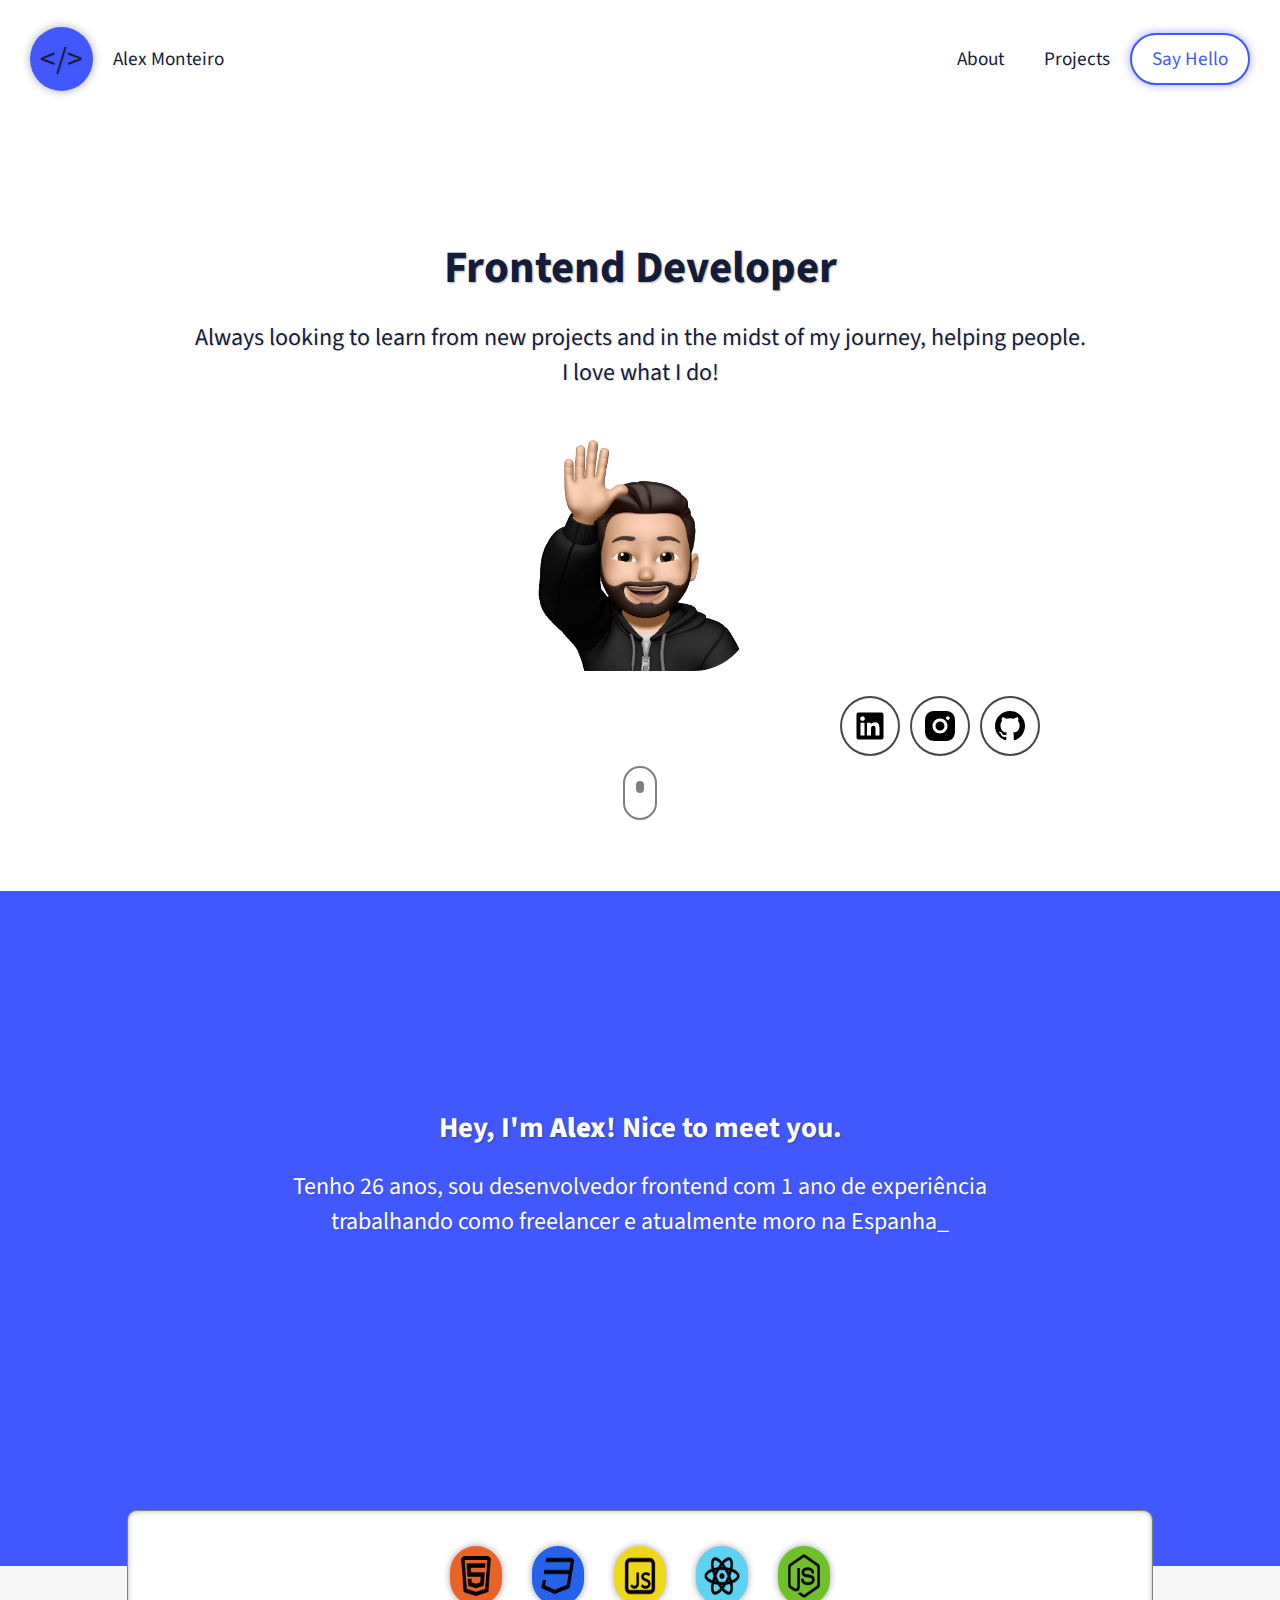
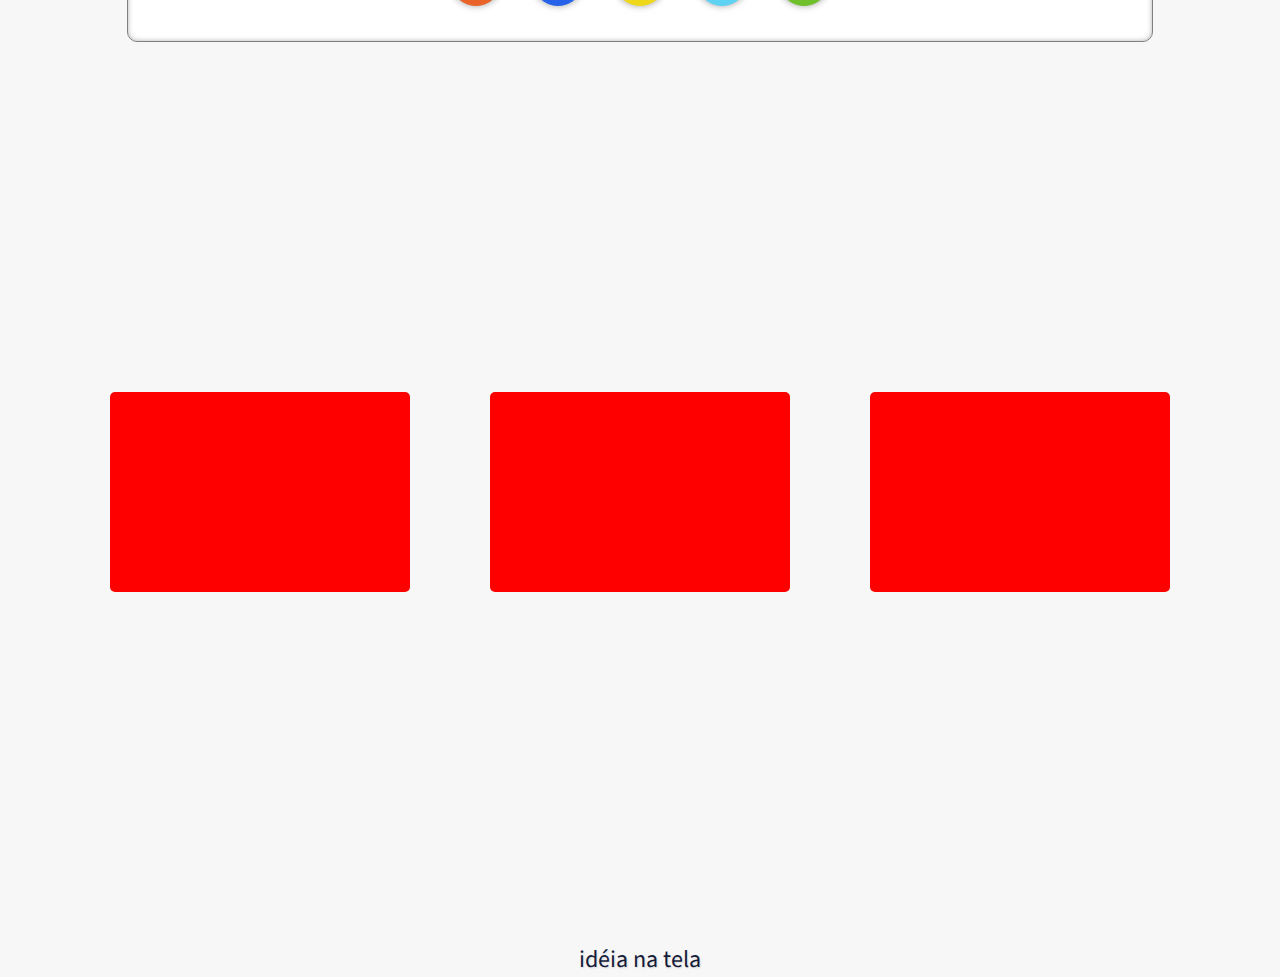
==== index.html @ 6bc6bdeb "arrumando icons redes sociais" ====
<!DOCTYPE html>
<html lang="pt-br">
<head>
    <meta charset="UTF-8">
    <meta name="viewport" content="width=device-width, initial-scale=1.0">
    <title>Portifolio | Alex Monteiro</title>
    <link rel="stylesheet" href="style.css">
</head>
<body>
    <header>
        <nav id="navbar">
            <div class="container-nav">
                <a style="font-size: 1.3em; background-color:#4357FF; text-decoration: none; border-radius: 100%;padding: 10px;box-shadow: 0px 0px 10px rgba(0, 0, 0, 0.336);" href="index.html"><p>&lt;/&gt;</p></a>
                <a class="nav-a" href="index.html">Alex Monteiro</a>
            </div>
            <div class="container-nav">
                <a class="nav-a" href="#">About</a>
                <a class="nav-a" href="#">Projects</a>
                <a id="calltoaction" class="nav-a" href="contact.html">Say Hello</a>
            </div>
        </nav>
    </header>
    <main>
        <div id="div1">
            <section id="id-base"><!--o que é isso?-->
                <div>
                    <h1>Frontend Developer</h1>
                    <p>Always looking to learn from new projects and in the midst of my journey, helping people.<br>I love what I do!</p>
                </div>
                <div id="redes-sociais-div">
                    <img id="avatar" src="imagens/E25BB1CC-809B-4CD1-8165-CE4454DF7813.jpeg" style="width: 225px; border-radius: 60px;" alt="avatar">
                    <div id="redes-sociais">
                        <div id="linkedin2">
                            <a href="#" target="_blank">
                                <div id="linkedin3"></div>
                            </a>
                        </div>
                        <div id="instagram2">
                            <a href="#" target="_blank">
                                <div id="instagram3"></div>
                            </a>
                        </div>
                        <div id="github2">
                            <a href="https://github.com/alexmonteirodev" target="_blank">
                                <div id="github3"></div>
                            </a>
                        </div>
                </div>
                <div id="mouseicon"></div>
                </div>
            </section>
        </div>
        <div id="div2">
            <section id="section-quemsou"><!--quem é o alex-->
                <h2 class="hbranco">Hey, I'm <strong>Alex</strong>! Nice to meet you.</h2>
                <p class="pbranco">Tenho 26 anos, sou desenvolvedor frontend com 1 ano de experiência trabalhando como freelancer e atualmente moro na Espanha_</p>
            </section>
        </div>
        <div id="div3">
            <section id="section-logos">
                <img class="logo" src="imagens/html5-line.png" alt="img.logo" style="background-color: #E96328; box-shadow: 0px 0px 7px rgba(0, 0, 0, 0.363); border: 1px solid #E96328;">
                <img class="logo" src="imagens/css3-line.png" alt="img.logo" style="background-color:#2662E9; box-shadow: 0px 0px 7px rgba(0, 0, 0, 0.363);border: 1px solid #2662E9;">
                <img class="logo" src="imagens/javascript-line.png" alt="img.logo" style="background-color: #EFD81A; box-shadow: 0px 0px 7px rgba(0, 0, 0, 0.363);border: 1px solid #EFD81A;">
                <img class="logo" src="imagens/reactjs-line.png" alt="img.logo" style="background-color: #5ED2F3; box-shadow: 0px 0px 7px rgba(0, 0, 0, 0.363);border: 1px solid #5ED2F3;">
                <img class="logo" src="imagens/nodejs-fill.png" alt="img.logo" style="background-color: #70C02B; box-shadow: 0px 0px 7px rgba(0, 0, 0, 0.363);border: 1px solid #70C02B;">
            </section>
        </div>
        <div id="div4"><!--projetos - carrosel-->
            <div class="projetos"></div>
            <div class="projetos"></div>
            <div class="projetos"></div>
        </div>
        <div></div><!--comentarios-->
    </main>
    <footer>
        <div><p>idéia na tela</p></div><!--lets do this-->
    </footer>
</body>
</html>
---- style.css ----
@charset "UTF-8";
@import url('https://fonts.googleapis.com/css2?family=Source+Sans+3:ital,wght@0,200..900;1,200..900&display=swap');

:root{
    --branco: #FFFFFF;
    --brancoescuro: #e4e1e143;
    --azulmarinho: #151C3A;
    --azul: #4258FF;
    --font1: "Source Sans 3", sans-serif;
}
*{
    margin: 0;
    padding: 0;
}
body{
    background-color: var(--brancoescuro);
    height: 100%;
}
h1{
    font-family: var(--font1);
    font-weight: bolder;
    font-size: 2.8em;
    color: var(--azulmarinho);
    text-align: center;
    margin: 20px;
    text-shadow: 1px 1px 2px rgba(0, 0, 0, 0.300);
}
h2{
    font-family: var(--font1);
    font-weight: bolder;
    font-size: 2em;
    color: var(--azulmarinho);
    text-align: center;
    margin: 20px;
    text-shadow: 1px 1px 2px rgba(0, 0, 0, 0.300);
}
.hbranco{
    font-family: var(--font1);
    font-weight: bolder;
    font-size: 1.8em;
    color: var(--branco);
    text-align: center;
    margin: 20px;
    text-shadow: 1px 1px 2px rgba(0, 0, 0, 0.3);
}
p{
    font-family: var(--font1);
    font-weight: normal;
    font-size: 1.5em;
    color: var(--azulmarinho);
    text-align: center;
    text-shadow: 1px 1px 2px rgba(0, 0, 0, 0.130);
}
.pbranco{
    font-family: var(--font1);
    font-weight: normal;
    font-size: 1.5em;
    color: var(--branco);
    text-align: center;
    text-shadow: 1px 1px 2px rgba(0, 0, 0, 0.130);
    width: 60vw;
}
#navbar{
    background-color: var(--branco);
    height: 13vh;
    width: 100vw;
}
.logo{
    width: 75px;
    border-radius: 10px;
}
.container-nav{
    display: flex;
    flex-direction: row;
    align-items: center;
    margin: 30px;
    
}
nav{
    background-color: var(--branco);
    height: 8vh;
    background-color: var(--branco);
    display: flex;
    flex-direction: row;
    justify-content: space-between;
    align-items: center;
}
.nav-a{
    font-family: var(--font1);
    font-weight: normal;
    font-size: 1.2em;
    text-decoration: none;
    color: var(--azulmarinho);
    padding: 20px;
}
.nav-a:hover{
    color: var(--azul);
    transition-delay: 50ms;
}
#nav-avatar{
    width: 50px
}
#calltoaction{
    background-color: var(--branco);
    border-radius: 35px;
    padding-top: 10px;
    padding-bottom: 10px;
    border: 2.5px solid var(--azul);
    box-shadow: 0px 0px 10px rgba(0, 8, 255, 0.364);
    color: var(--azul);
}
#calltoaction:hover{
    color: var(--branco);
    background-color: var(--azul);
    box-shadow: none;
}
#div1{
    height: 85vh;
    width: 100vw;
    background-color: var(--branco);
    padding-top: 1vh;
}
#id-base{
    display: flex;
    flex-direction: column;
    margin-top: 10vh;
    margin-bottom: 10vh;
}
#avatar{
    margin: auto;
}
#redes-sociais-div{
    display: flex;
    flex-direction: column;
    align-items: center;
    justify-content: center;
    padding: 50px;
}
#avatar{
    margin-bottom: 25px;
}
/*redes sociais*/
.redes-sociais{
    width: 30px;
    border-radius: 20px;
    margin-left: 10px;
    margin-right: 10px;
}
#redes-sociais{
    display: flex;
    flex-direction: row;
    align-items: center;
    margin-left: 50%


}
/*hover das redes sociais*/
#linkedin2:hover #linkedin3 {
    
    background: url(imagens/linkedin-box-fill\ \(1\).svg) no-repeat center center, var(--azul);
    border: 2.5px solid var(--azul);
    box-shadow: 0px 0px 40px rgba(0, 8, 255, 0.658);
}
#linkedin3{
    width: 36px;
    height: 36px;
    background: url(imagens/linkedin-black.svg) no-repeat center center;
    border-radius: 100%;
    border: 2px solid rgba(0, 0, 0, 0.72);
    padding: 10px;
}
#linkedin3:hover{
    background: url(imagens/linkedin-black.svg) no-repeat center center;
}


#instagram2:hover #instagram3 {
    background: url(imagens/instagram-fill.svg) no-repeat center center, var(--azul);
    border: 2.5px solid var(--azul);
    box-shadow: 0px 0px 40px rgba(0, 8, 255, 0.658);
    
}
#instagram3{
    width: 36px;
    height: 36px;    
    background: url(imagens/instagram-black.svg) no-repeat center center;
    border-radius: 100%;
    border: 2px solid rgba(0, 0, 0, 0.72);
    padding: 10px;
}
#instagram3:hover{
    background: url(imagens/github-black.svg) no-repeat center center;
    
}
#github2:hover #github3 {
    background: url(imagens/github-fill.svg) no-repeat center center, var(--azul);
    border: 2.5px solid var(--azul);
    box-shadow: 0px 0px 40px rgba(0, 8, 255, 0.658);
}
#github3{
    width: 36px;
    height: 36px;
    background: url(imagens/github-black.svg) no-repeat center center;
    border-radius: 100%;
    border: 2px solid rgba(0, 0, 0, 0.72);
    padding: 10px;
}
#github3:hover{
    background: url(imagens/github-36.png) no-repeat center center;
}
#linkedin2, #instagram2, #github2{
    margin-left: 10px;
}
/*redes sociais*/
#mouseicon{
    position: relative;
    width: 30px;
    height: 50px;
    border: 2px solid gray;
    border-radius: 50px;
    margin-top: 10px;
}
#mouseicon::after{
    position: absolute;
    top: 13.5px;
    width: 8px;
    height: 12px;
    content: '';
    background-color: gray;
    left: calc(50% - 4.5px);
    border-radius: 10px;
    animation: mouse 2.5s infinite;
}
@keyframes mouse{
    0%{
        opacity: 1;
        top: 5px;
    }
    100%{
        opacity: 0;
        top: 20px;
    }
}
/*
#separador{ *diagonal separator
    width: 0;
    height: 0;
    border-right: 99vw solid transparent;
    border-bottom: 3vw solid var(--azul);
    margin-top: -3vw;
}
*/

#div2{
    background-color: var(--azul);
    height: 75vh;
    display: flex;
    justify-content: center;
    align-items: center;
}
#section-quemsou{
    background-color: var(--azul);
    border-radius: 10px;
    color: var(--branco);
    margin-bottom: 130px;
}
.logo{
    width: 40px;
    border-radius: 40px;
    padding: 5px;
    margin: 15px;
}
#section-logos{
    display: flex;
    flex-direction: row;
    justify-content: center;
    border: 1.5px solid gray;
    box-shadow: 0px 0px 5px rgba(0, 0, 0, 0.317) inset;
}
.div3{
    height: 20vh;
 
}
#section-logos{
    background-color: var(--branco);
    width: 80vw;
    height: 10vh;
    border-radius: 10px;
    margin: auto;
    padding-bottom: 20px;
    padding-top: 20px;
    margin-top: -3.5rem; 
}
.div3{
    height: 100vh;
    width: 100vw;
    background-color: red;
}
#div4{
    height: 100vh;
    display: flex;
    flex-direction: row;
    gap: 80px;
    justify-content: center;
    align-items: center;

}
.projetos{
    width: 300px;
    height: 200px;
    background-color: red;
    border-radius: 5px;
}
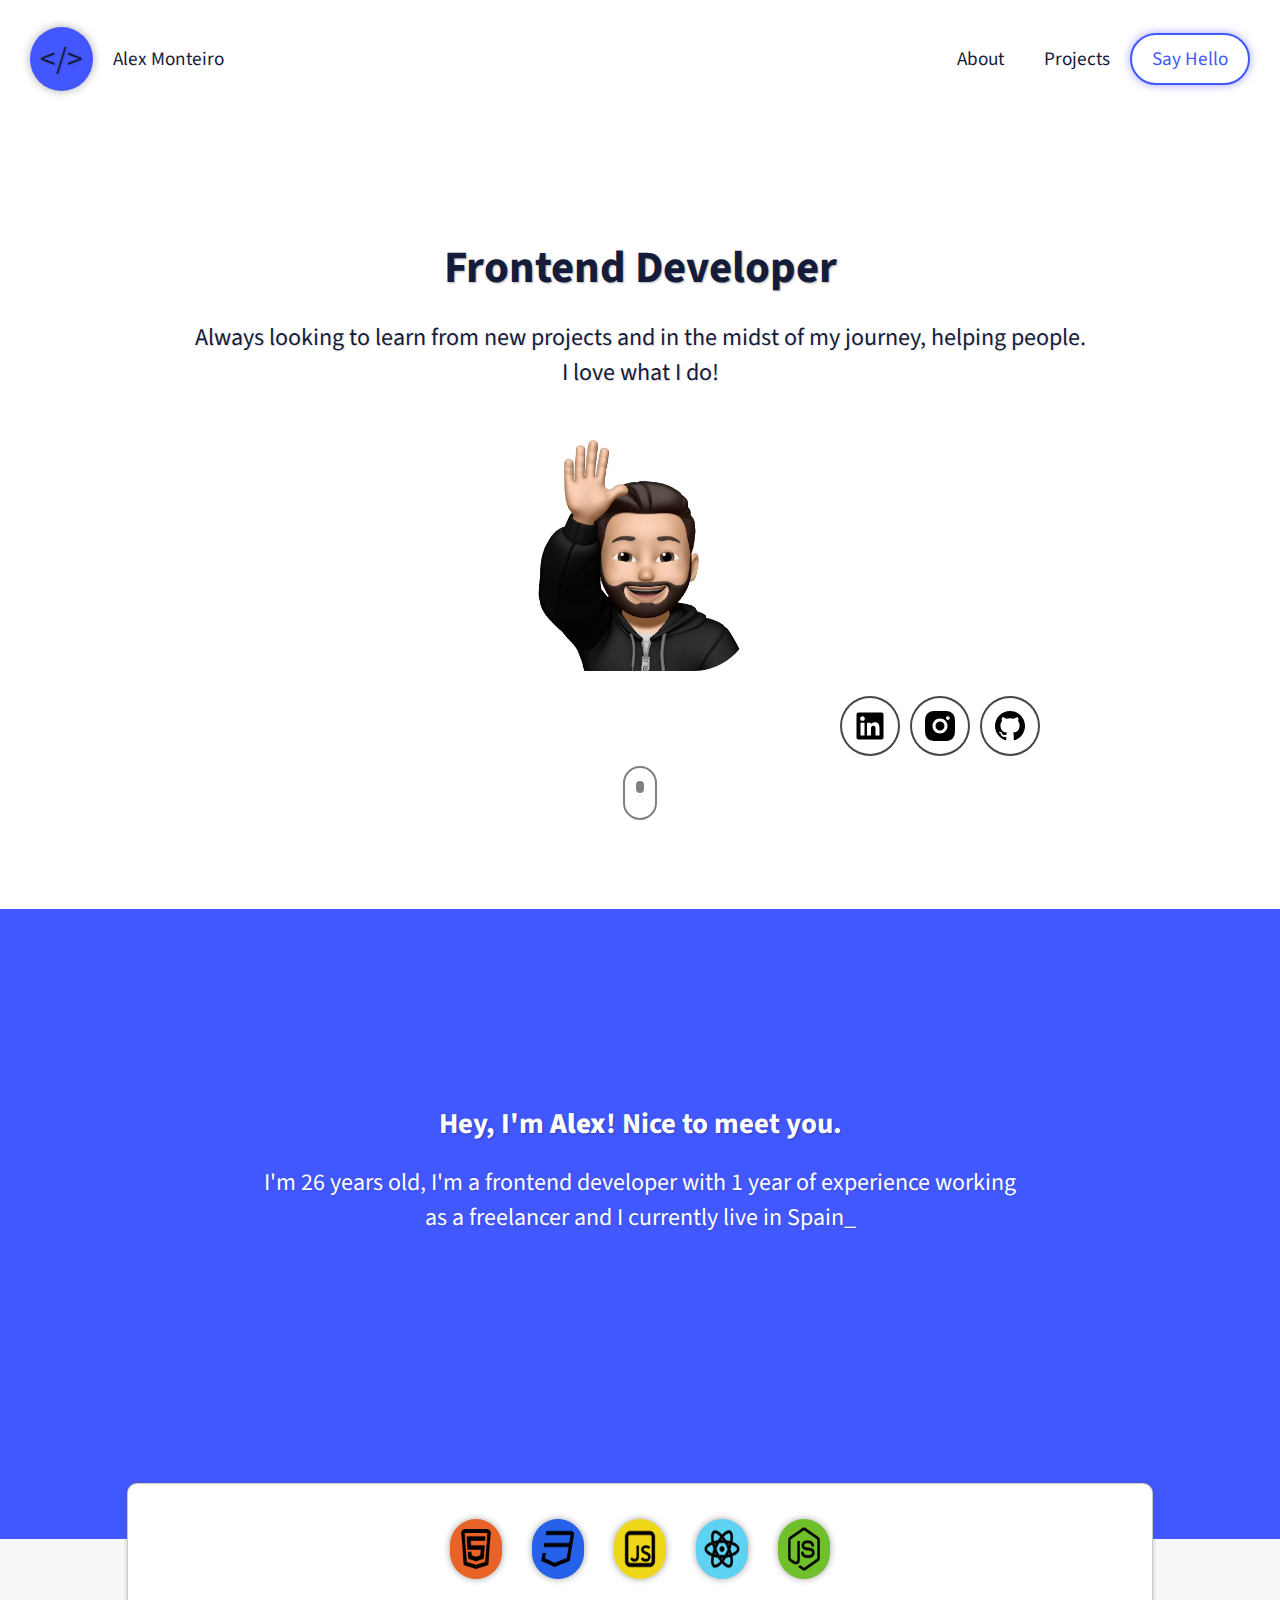
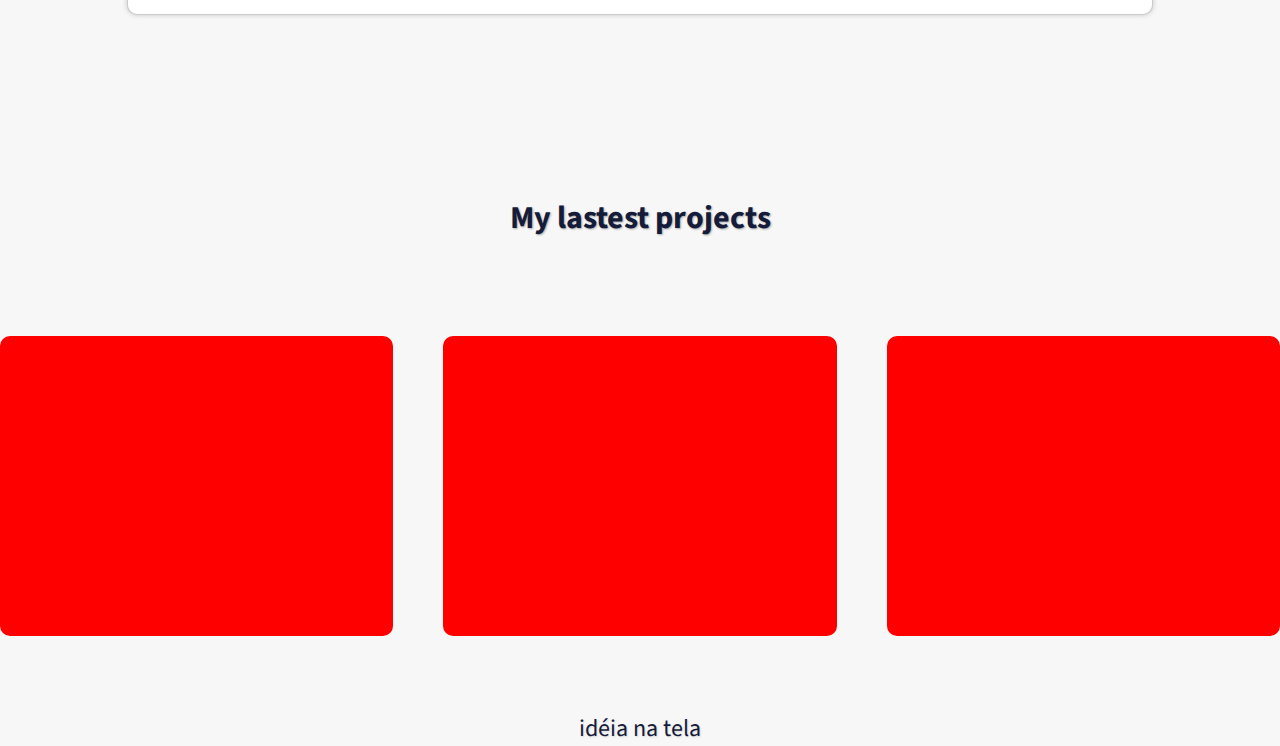
==== commit f8814c0a: "atualizando portifolio aba projetos" ====
--- a/index.html
+++ b/index.html
@@ -53,7 +53,7 @@
         <div id="div2">
             <section id="section-quemsou"><!--quem é o alex-->
                 <h2 class="hbranco">Hey, I'm <strong>Alex</strong>! Nice to meet you.</h2>
-                <p class="pbranco">Tenho 26 anos, sou desenvolvedor frontend com 1 ano de experiência trabalhando como freelancer e atualmente moro na Espanha_</p>
+                <p class="pbranco">I'm 26 years old, I'm a frontend developer with 1 year of experience working as a freelancer and I currently live in Spain_</p>
             </section>
         </div>
         <div id="div3">
@@ -65,15 +65,20 @@
                 <img class="logo" src="imagens/nodejs-fill.png" alt="img.logo" style="background-color: #70C02B; box-shadow: 0px 0px 7px rgba(0, 0, 0, 0.363);border: 1px solid #70C02B;">
             </section>
         </div>
+        <div id="projectsp"><h2>My lastest projects</h2></div>
         <div id="div4"><!--projetos - carrosel-->
-            <div class="projetos"></div>
-            <div class="projetos"></div>
-            <div class="projetos"></div>
+            <div class="projetos"><p class="conteudoprojetos">Lorem ipsum dolor sit amet consectetur adipisicing elit. Tempore ipsa cumque tempora, laboriosam porro obcaecati perspiciatis!</p>
+            <a class="conteudoprojetosl" href="#">Visit Website <img src="imagens/external-link-fill (1).svg" alt=""></a></div>
+            <div class="projetos"><p class="conteudoprojetos">Lorem ipsum dolor sit amet consectetur adipisicing elit. Tempore ipsa cumque tempora, laboriosam porro obcaecati perspiciatis!</p>
+            <a class="conteudoprojetosl" href="#">Visit Website <img src="imagens/external-link-fill (1).svg" alt=""></a></div>
+            <div class="projetos"><p class="conteudoprojetos">Lorem ipsum dolor sit amet consectetur adipisicing elit. Tempore ipsa cumque tempora, laboriosam porro obcaecati perspiciatis!</p>
+            <a class="conteudoprojetosl" href="#">Visit Website <img src="imagens/external-link-fill (1).svg" alt=""></a></div>
         </div>
         <div></div><!--comentarios-->
     </main>
     <footer>
         <div><p>idéia na tela</p></div><!--lets do this-->
     </footer>
+    <script src="scrip.js"></script>
 </body>
 </html>--- a/style.css
+++ b/style.css
@@ -16,6 +16,19 @@
     background-color: var(--brancoescuro);
     height: 100%;
 }
+@media(max-width: 600px){
+    #div4{
+        height: 50vh;
+        display: flex;
+        flex-direction: column;
+        gap: 50px;
+        justify-content: center;
+       
+    }
+    #mouseicon{
+       display: none;
+    }
+}
 h1{
     font-family: var(--font1);
     font-weight: bolder;
@@ -73,7 +86,8 @@
     display: flex;
     flex-direction: row;
     align-items: center;
-    margin: 30px;
+    padding-right: 30px;
+    padding-left: 30px;
     
 }
 nav{
@@ -115,7 +129,7 @@
     box-shadow: none;
 }
 #div1{
-    height: 85vh;
+    height: 87vh;
     width: 100vw;
     background-color: var(--branco);
     padding-top: 1vh;
@@ -172,8 +186,6 @@
 #linkedin3:hover{
     background: url(imagens/linkedin-black.svg) no-repeat center center;
 }
-
-
 #instagram2:hover #instagram3 {
     background: url(imagens/instagram-fill.svg) no-repeat center center, var(--azul);
     border: 2.5px solid var(--azul);
@@ -253,7 +265,7 @@
 
 #div2{
     background-color: var(--azul);
-    height: 75vh;
+    height: 70vh;
     display: flex;
     justify-content: center;
     align-items: center;
@@ -270,18 +282,16 @@
     padding: 5px;
     margin: 15px;
 }
-#section-logos{
-    display: flex;
-    flex-direction: row;
-    justify-content: center;
-    border: 1.5px solid gray;
-    box-shadow: 0px 0px 5px rgba(0, 0, 0, 0.317) inset;
-}
 .div3{
     height: 20vh;
  
 }
 #section-logos{
+    display: flex;
+    flex-direction: row;
+    justify-content: center;
+    border: 1px solid rgba(128, 128, 128, 0.412);
+    box-shadow: 0px 0px 5px rgba(92, 92, 92, 0.317) ;
     background-color: var(--branco);
     width: 80vw;
     height: 10vh;
@@ -296,34 +306,79 @@
     width: 100vw;
     background-color: red;
 }
-#div4{
-    height: 100vh;
-    display: flex;
-    flex-direction: row;
-    gap: 80px;
-    justify-content: center;
-    align-items: center;
-
-}
-.projetos{
-    width: 300px;
-    height: 200px;
+#projectsp{
+    margin-top: 20vh;
+}
+#div4 {
+    height: 50vh;
+    display: flex;
+    flex-direction: row;
+    gap: 50px;
+    justify-content: center;
+    align-items: center;
+}
+
+.projetos {
+    width: 400px;
+    height: 300px;
     background-color: red;
-    border-radius: 5px;
-}
-
-
-
-
-
-
-
-
-
-
-
-
-
-
-
-
+    border-radius: 10px;
+    display: flex;
+    flex-direction: column;
+    align-items: center;
+    justify-content: center;
+    position: relative; /* Necessário para o posicionamento absoluto dos elementos internos */
+    overflow: hidden; /* Para garantir que elementos internos não saiam da área */
+    transition: background-color 0.3s ease; /* Transição suave para a cor de fundo */
+}
+
+.conteudoprojetos {
+    color: var(--branco);
+    margin: auto;
+    padding: 10px;
+    opacity: 0; /* Escondido por padrão */
+    transition: opacity 0.3s ease; /* Transição suave para o aparecimento */
+}
+
+.conteudoprojetosl {
+    background-color: var(--azulmarinho);
+    border-radius: 35px;
+    padding: 10px;
+    border: 2.5px solid var(--azul);
+    box-shadow: 0px 0px 10px rgba(0, 8, 255, 0.364);
+    color: var(--branco);
+    text-decoration: none;
+    margin-bottom: 40px;
+    font-family: var(--font1);
+    display: flex;
+    align-items: center;
+    gap: 5px;
+    opacity: 0; /* Escondido por padrão */
+    transition: opacity 0.3s ease; /* Transição suave para o aparecimento */
+}
+
+.projetos:hover {
+    background-color: var(--azulmarinho); /* Cor de fundo quando em hover */
+}
+
+.projetos:hover .conteudoprojetos,
+.projetos:hover .conteudoprojetosl {
+    opacity: 1; /* Torna visível quando .projetos é "hovered" */
+}
+
+.conteudoprojetosl:hover {
+    color: var(--branco);
+    background-color: var(--azul);
+    box-shadow: none;
+}
+
+
+
+
+
+
+
+
+
+
+
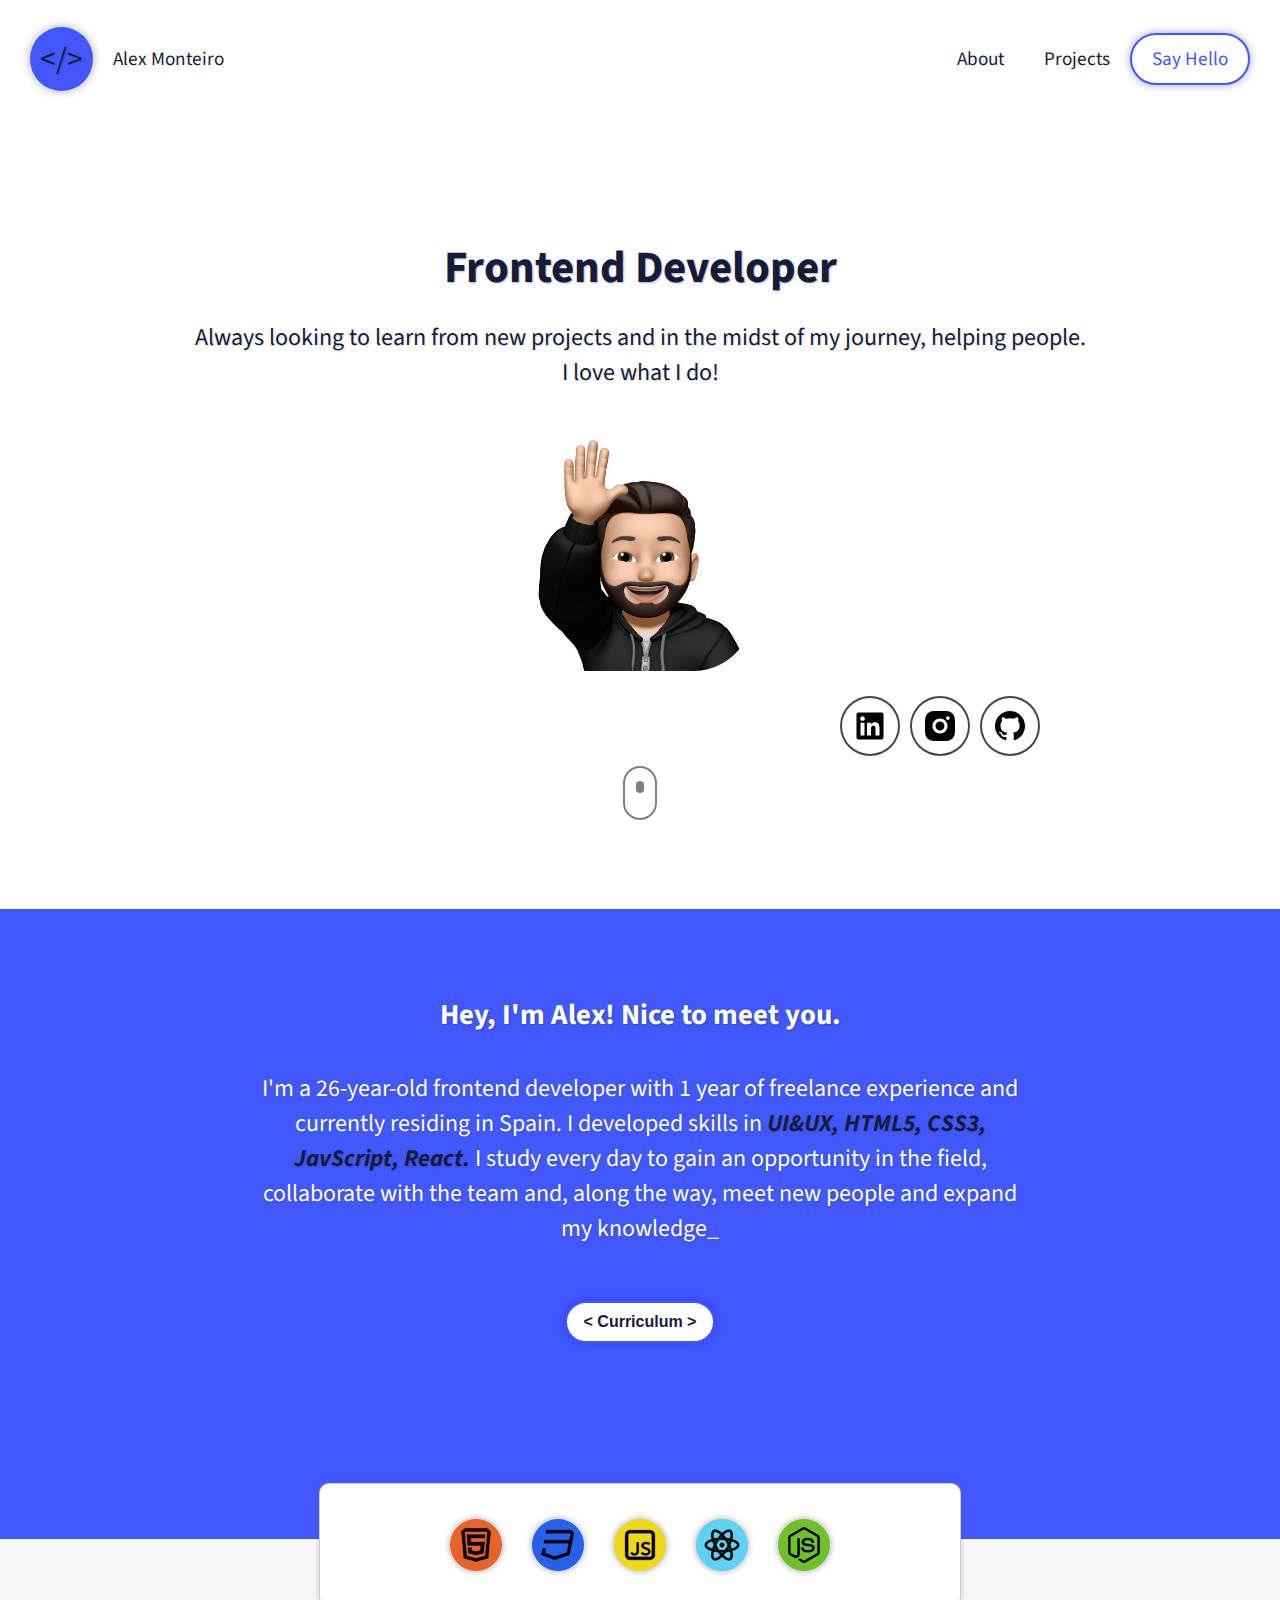
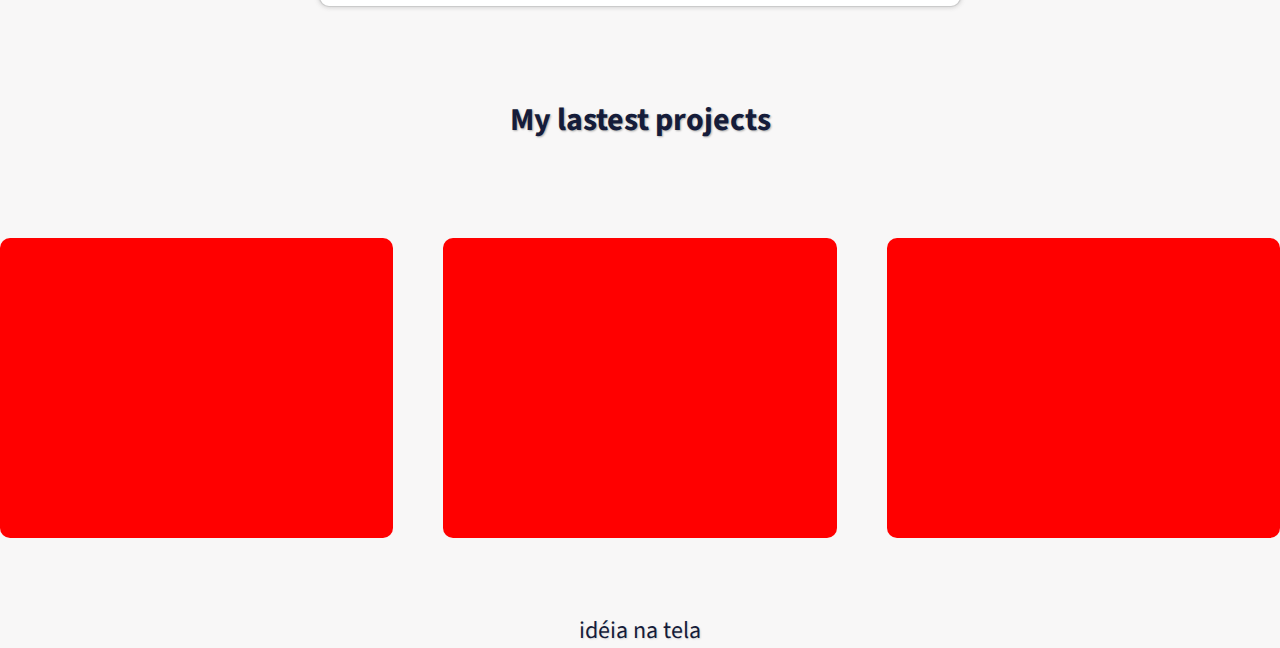
==== commit 30b2079a: "atualizando elementos" ====
--- a/index.html
+++ b/index.html
@@ -14,8 +14,8 @@
                 <a class="nav-a" href="index.html">Alex Monteiro</a>
             </div>
             <div class="container-nav">
-                <a class="nav-a" href="#">About</a>
-                <a class="nav-a" href="#">Projects</a>
+                <a class="nav-a" href="#div2">About</a>
+                <a class="nav-a" href="#div4">Projects</a>
                 <a id="calltoaction" class="nav-a" href="contact.html">Say Hello</a>
             </div>
         </nav>
@@ -52,8 +52,9 @@
         </div>
         <div id="div2">
             <section id="section-quemsou"><!--quem é o alex-->
-                <h2 class="hbranco">Hey, I'm <strong>Alex</strong>! Nice to meet you.</h2>
-                <p class="pbranco">I'm 26 years old, I'm a frontend developer with 1 year of experience working as a freelancer and I currently live in Spain_</p>
+                <h2 class="hbranco">Hey, I'm Alex! Nice to meet you.</h2>
+                <p class="pbranco">I'm a 26-year-old frontend developer with 1 year of freelance experience and currently residing in Spain. I developed skills in <strong>UI&UX, HTML5, CSS3, JavScript, React.</strong> I study every day to gain an opportunity in the field, collaborate with the team and, along the way, meet new people and expand my knowledge_</p>
+                <button id="curriculo-button">< Curriculum ><a href="#"></a></button>
             </section>
         </div>
         <div id="div3">
--- a/style.css
+++ b/style.css
@@ -275,6 +275,10 @@
     border-radius: 10px;
     color: var(--branco);
     margin-bottom: 130px;
+    display: flex;
+    flex-direction: column;
+    align-items: center;
+    gap: 15px;
 }
 .logo{
     width: 40px;
@@ -282,10 +286,7 @@
     padding: 5px;
     margin: 15px;
 }
-.div3{
-    height: 20vh;
- 
-}
+
 #section-logos{
     display: flex;
     flex-direction: row;
@@ -293,21 +294,45 @@
     border: 1px solid rgba(128, 128, 128, 0.412);
     box-shadow: 0px 0px 5px rgba(92, 92, 92, 0.317) ;
     background-color: var(--branco);
-    width: 80vw;
-    height: 10vh;
+    width: 50vw;
     border-radius: 10px;
     margin: auto;
     padding-bottom: 20px;
     padding-top: 20px;
     margin-top: -3.5rem; 
 }
+strong{
+    font-style: italic;
+    color: var(--azulmarinho);
+}
+#curriculo-button{
+    background-color: var(--branco);
+    border-radius: 35px;
+    padding-top: 10px;
+    padding-bottom: 10px;
+    border: 2.5px solid var(--azul);
+    box-shadow: 0px 0px 10px rgba(0, 8, 255, 0.364);
+    color: var(--azulmarinho);
+    width: 150px;
+    cursor: pointer;
+    font-weight: bold;
+    font-size: 1rem;
+    margin-top: 40px;
+    
+}
+#curriculo-button:hover{
+    color: var(--branco);
+    background-color: var(--azulmarinho);
+    box-shadow: none;
+    font-style: italic;
+}
 .div3{
     height: 100vh;
     width: 100vw;
     background-color: red;
 }
 #projectsp{
-    margin-top: 20vh;
+    margin-top: 10vh;
 }
 #div4 {
     height: 50vh;
@@ -359,6 +384,7 @@
 
 .projetos:hover {
     background-color: var(--azulmarinho); /* Cor de fundo quando em hover */
+    box-shadow: 0px 0px 40px var(--azulmarinho);
 }
 
 .projetos:hover .conteudoprojetos,
@@ -371,14 +397,60 @@
     background-color: var(--azul);
     box-shadow: none;
 }
-
-
-
-
-
-
-
-
-
-
-
+/*pagina de contato*/
+
+#sectioncontact{
+    display: flex;
+    flex-direction: column;
+    justify-content: center;
+    align-items: center;
+    align-content: center;
+    gap: 80px;
+    background-color: var(--branco);
+    gap: 60px;
+    height: 87vh;
+}
+.divcontact{
+    height: 50px;
+    width: 300px;
+    font-weight: normal;
+    font-size: 1.2em;
+    text-align: center;
+    color: var(--azulmarinho);
+}
+#submit{
+    background-color: var(--branco);
+    border-radius: 35px;
+    padding-top: 10px;
+    padding-bottom: 10px;
+    border: 2.5px solid var(--azul);
+    box-shadow: 0px 0px 10px rgba(0, 8, 255, 0.364);
+    color: var(--azul);
+    width: 150px;
+    height: 60px;
+}
+#submit:hover{
+    color: var(--branco);
+    background-color: var(--azul);
+    box-shadow: none;
+}
+.gap{
+    display: flex;
+    gap: 40px;
+}
+.inputname{
+    display: flex;
+    flex-direction: column;
+    gap: 5px;
+}
+#textarea{
+    resize: vertical;
+    width: 100%;
+}
+
+
+
+
+
+
+
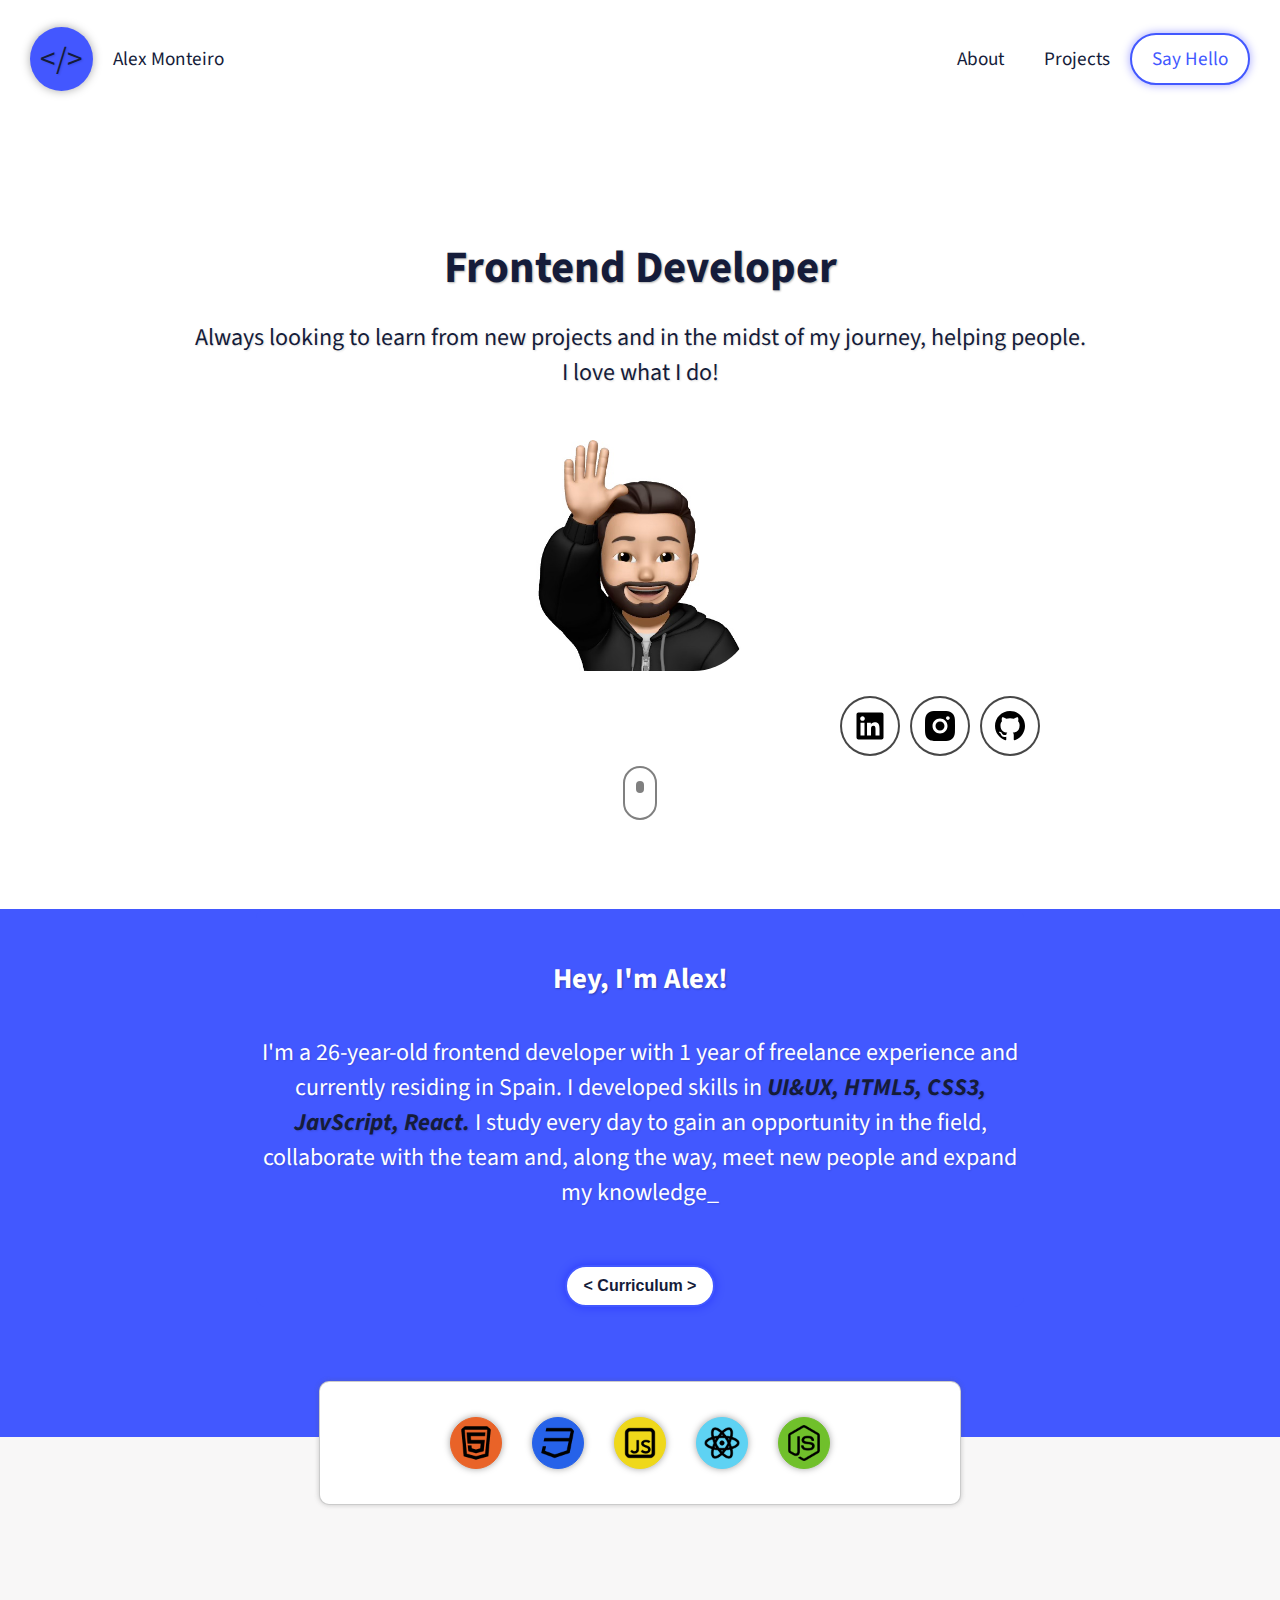
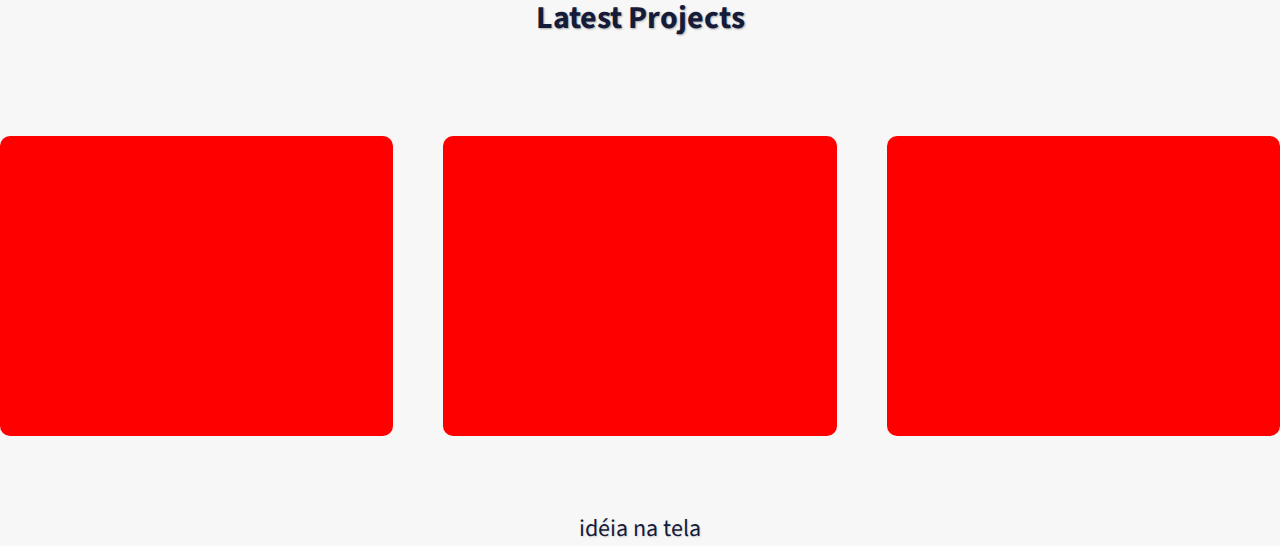
==== commit 59b79732: "melhorando portifolio" ====
--- a/index.html
+++ b/index.html
@@ -52,7 +52,7 @@
         </div>
         <div id="div2">
             <section id="section-quemsou"><!--quem é o alex-->
-                <h2 class="hbranco">Hey, I'm Alex! Nice to meet you.</h2>
+                <h2 class="hbranco">Hey, I'm Alex!</h2>
                 <p class="pbranco">I'm a 26-year-old frontend developer with 1 year of freelance experience and currently residing in Spain. I developed skills in <strong>UI&UX, HTML5, CSS3, JavScript, React.</strong> I study every day to gain an opportunity in the field, collaborate with the team and, along the way, meet new people and expand my knowledge_</p>
                 <button id="curriculo-button">< Curriculum ><a href="#"></a></button>
             </section>
@@ -66,7 +66,7 @@
                 <img class="logo" src="imagens/nodejs-fill.png" alt="img.logo" style="background-color: #70C02B; box-shadow: 0px 0px 7px rgba(0, 0, 0, 0.363);border: 1px solid #70C02B;">
             </section>
         </div>
-        <div id="projectsp"><h2>My lastest projects</h2></div>
+        <div id="projectsp"><h2>Latest Projects</h2></div>
         <div id="div4"><!--projetos - carrosel-->
             <div class="projetos"><p class="conteudoprojetos">Lorem ipsum dolor sit amet consectetur adipisicing elit. Tempore ipsa cumque tempora, laboriosam porro obcaecati perspiciatis!</p>
             <a class="conteudoprojetosl" href="#">Visit Website <img src="imagens/external-link-fill (1).svg" alt=""></a></div>
--- a/style.css
+++ b/style.css
@@ -55,6 +55,7 @@
     text-align: center;
     margin: 20px;
     text-shadow: 1px 1px 2px rgba(0, 0, 0, 0.3);
+    margin-top: 50px;
 }
 p{
     font-family: var(--font1);
@@ -265,7 +266,6 @@
 
 #div2{
     background-color: var(--azul);
-    height: 70vh;
     display: flex;
     justify-content: center;
     align-items: center;
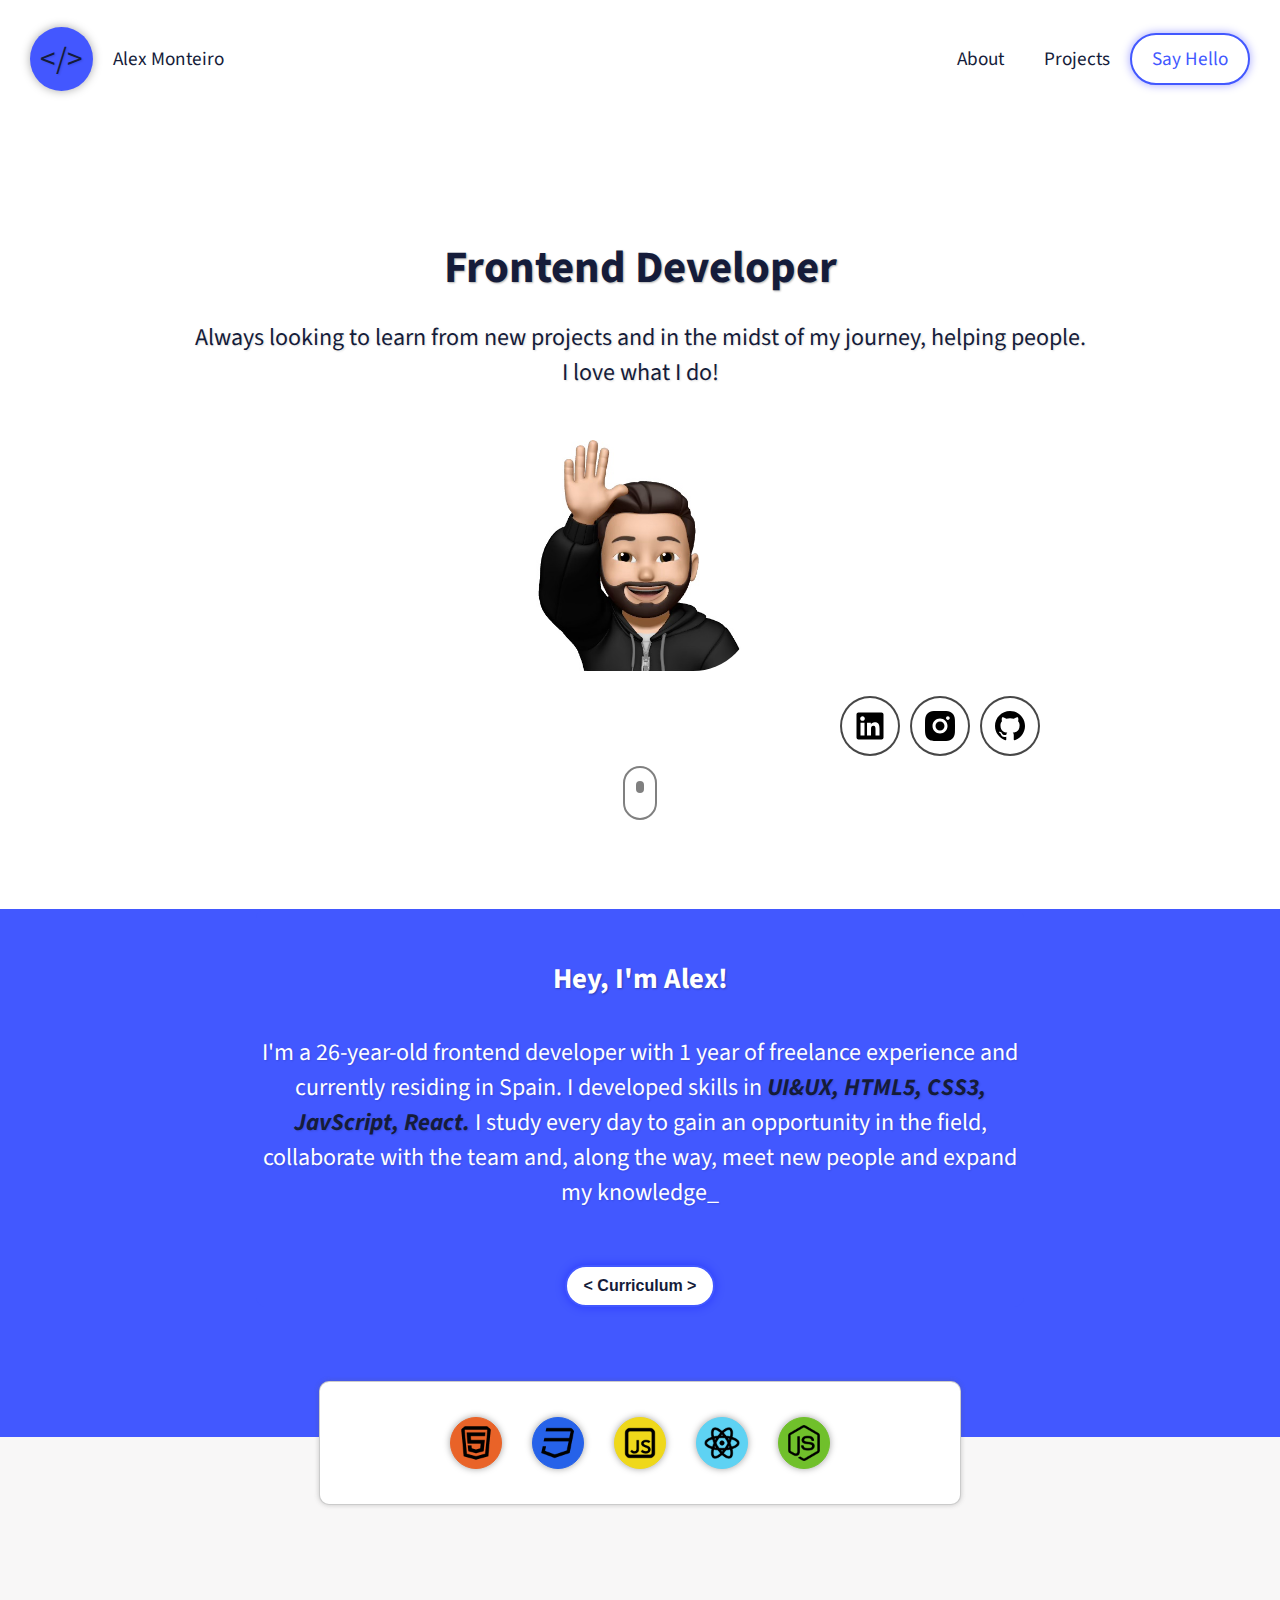
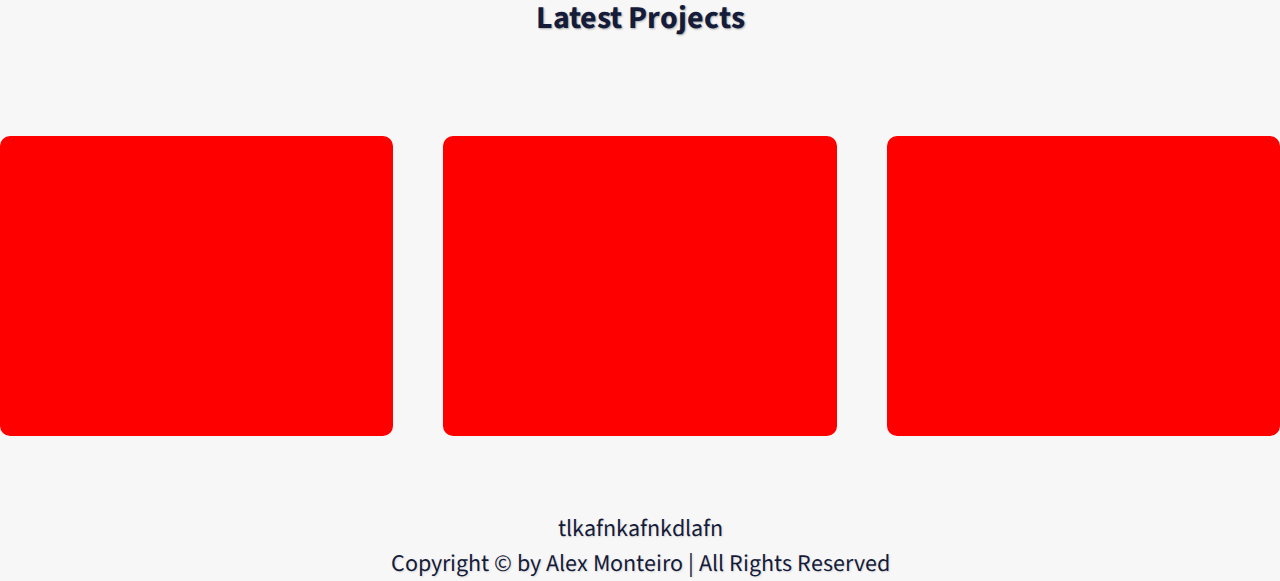
==== commit 7438e96f: "Update index.html" ====
--- a/index.html
+++ b/index.html
@@ -75,10 +75,12 @@
             <div class="projetos"><p class="conteudoprojetos">Lorem ipsum dolor sit amet consectetur adipisicing elit. Tempore ipsa cumque tempora, laboriosam porro obcaecati perspiciatis!</p>
             <a class="conteudoprojetosl" href="#">Visit Website <img src="imagens/external-link-fill (1).svg" alt=""></a></div>
         </div>
-        <div></div><!--comentarios-->
+        <div>
+            <p>tlkafnkafnkdlafn</p>
+        </div><!--comentarios-->
     </main>
     <footer>
-        <div><p>idéia na tela</p></div><!--lets do this-->
+        <div><p>Copyright © by Alex Monteiro | All Rights Reserved</p></div>
     </footer>
     <script src="scrip.js"></script>
 </body>
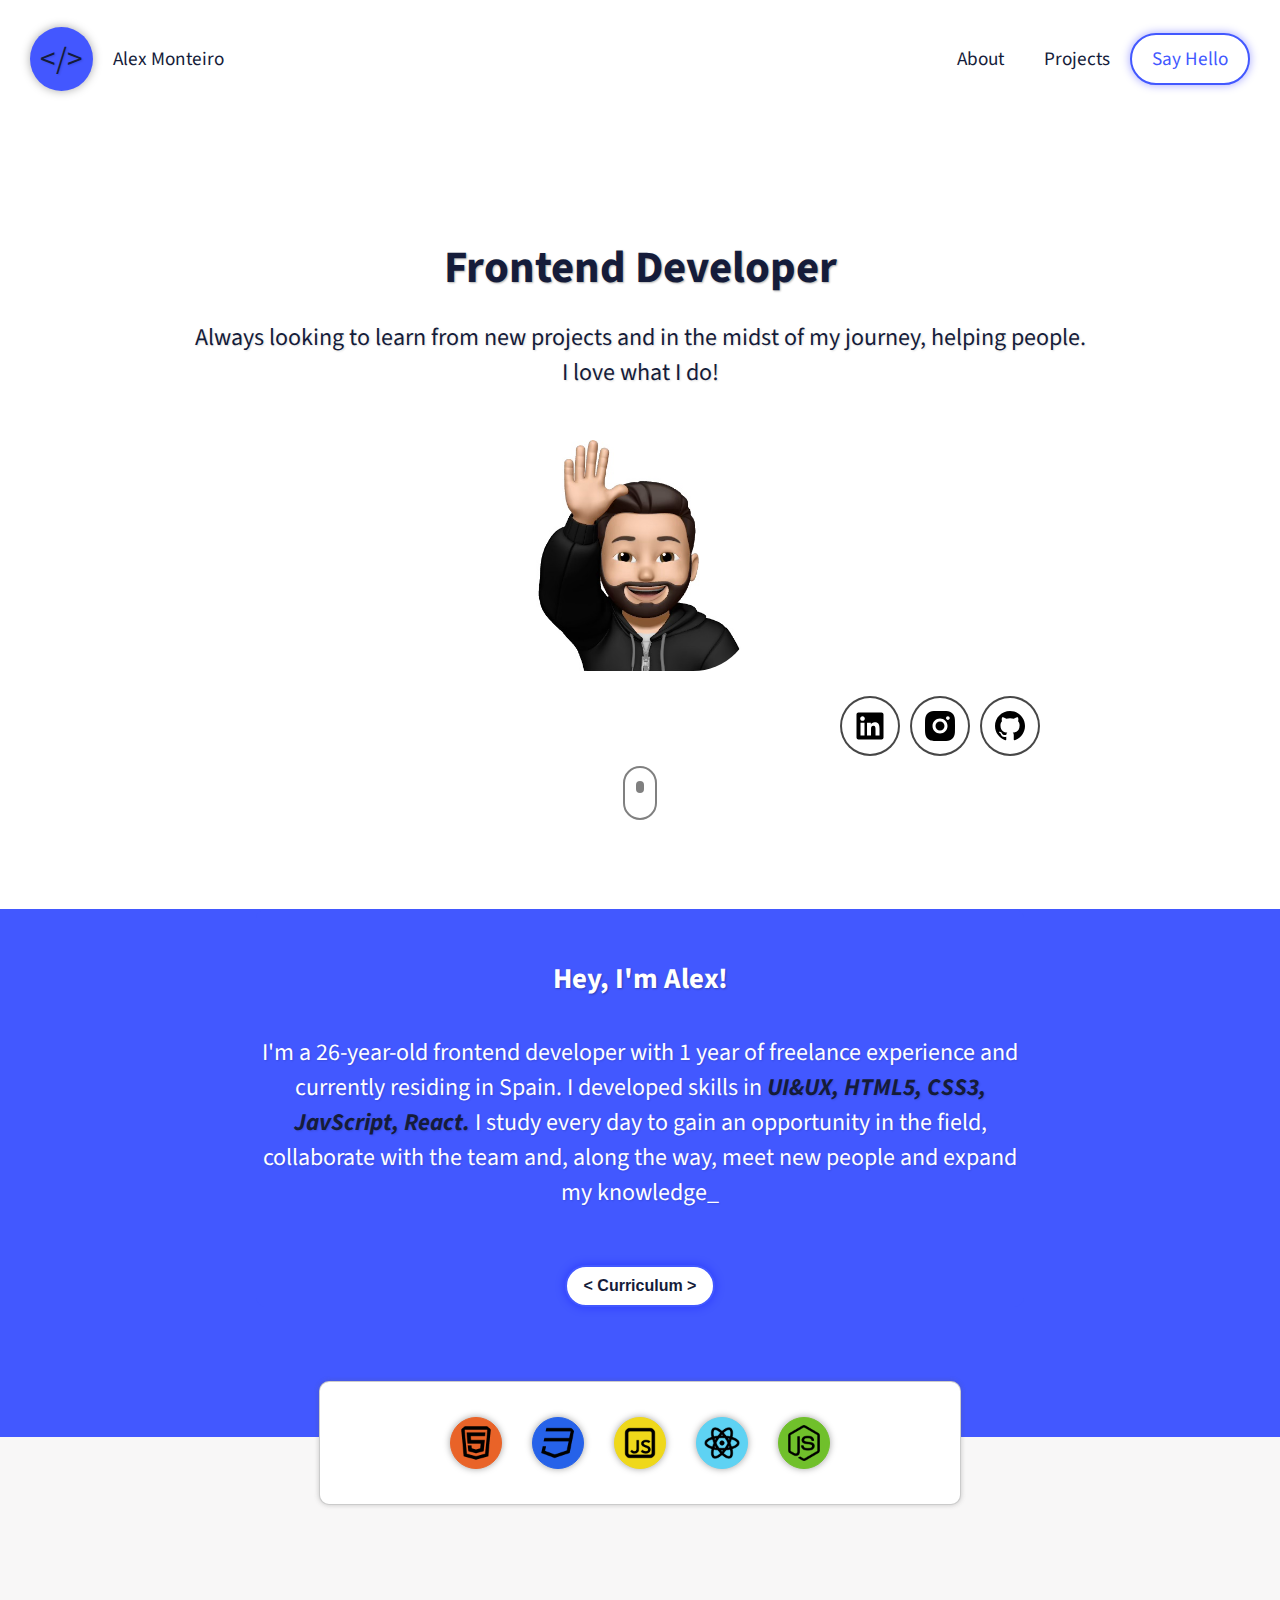
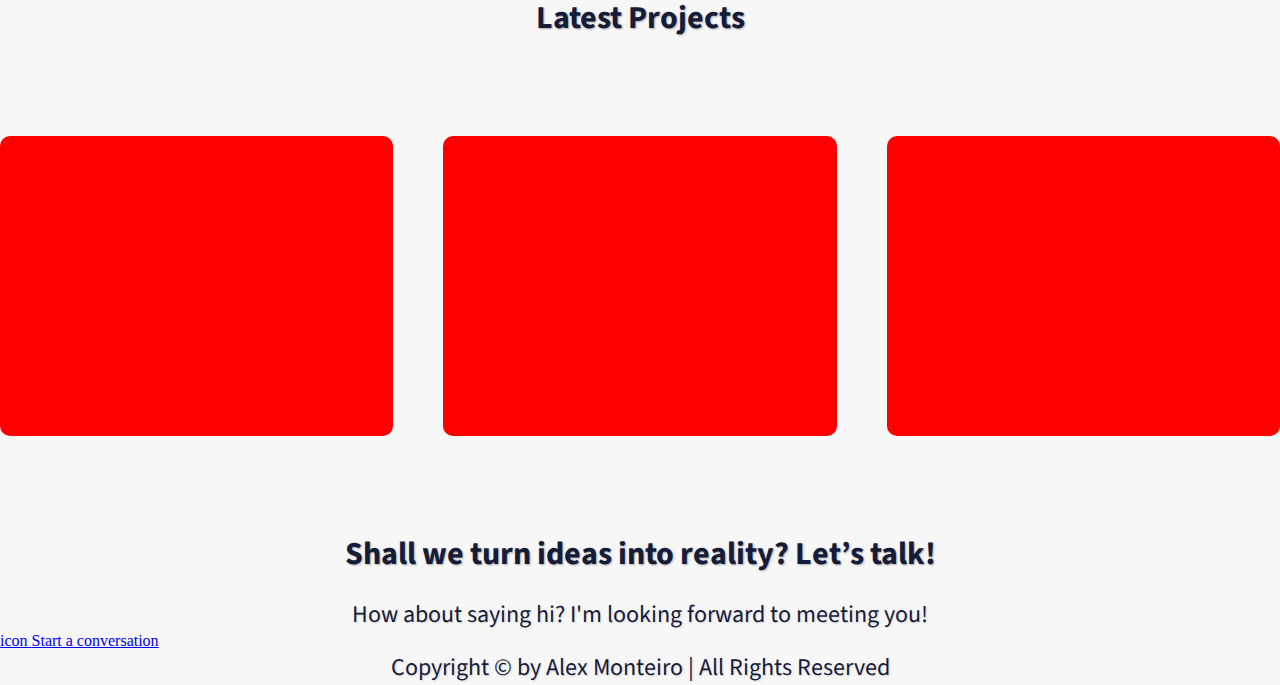
==== commit 827a5349: "Update index.html" ====
--- a/index.html
+++ b/index.html
@@ -31,7 +31,7 @@
                     <img id="avatar" src="imagens/E25BB1CC-809B-4CD1-8165-CE4454DF7813.jpeg" style="width: 225px; border-radius: 60px;" alt="avatar">
                     <div id="redes-sociais">
                         <div id="linkedin2">
-                            <a href="#" target="_blank">
+                            <a href="http://linkedin.com/in/alex-monteiro-630549315" target="_blank">
                                 <div id="linkedin3"></div>
                             </a>
                         </div>
@@ -76,7 +76,14 @@
             <a class="conteudoprojetosl" href="#">Visit Website <img src="imagens/external-link-fill (1).svg" alt=""></a></div>
         </div>
         <div>
-            <p>tlkafnkafnkdlafn</p>
+            <div>
+                <h2>Shall we turn ideas into reality? Let’s talk!</h2>
+                <p>How about saying hi? I'm looking forward to meeting you!</p>
+                <a href="#">
+                    <span>icon</span>
+                    <span>Start a conversation</span>
+                </a>
+            </div>
         </div><!--comentarios-->
     </main>
     <footer>
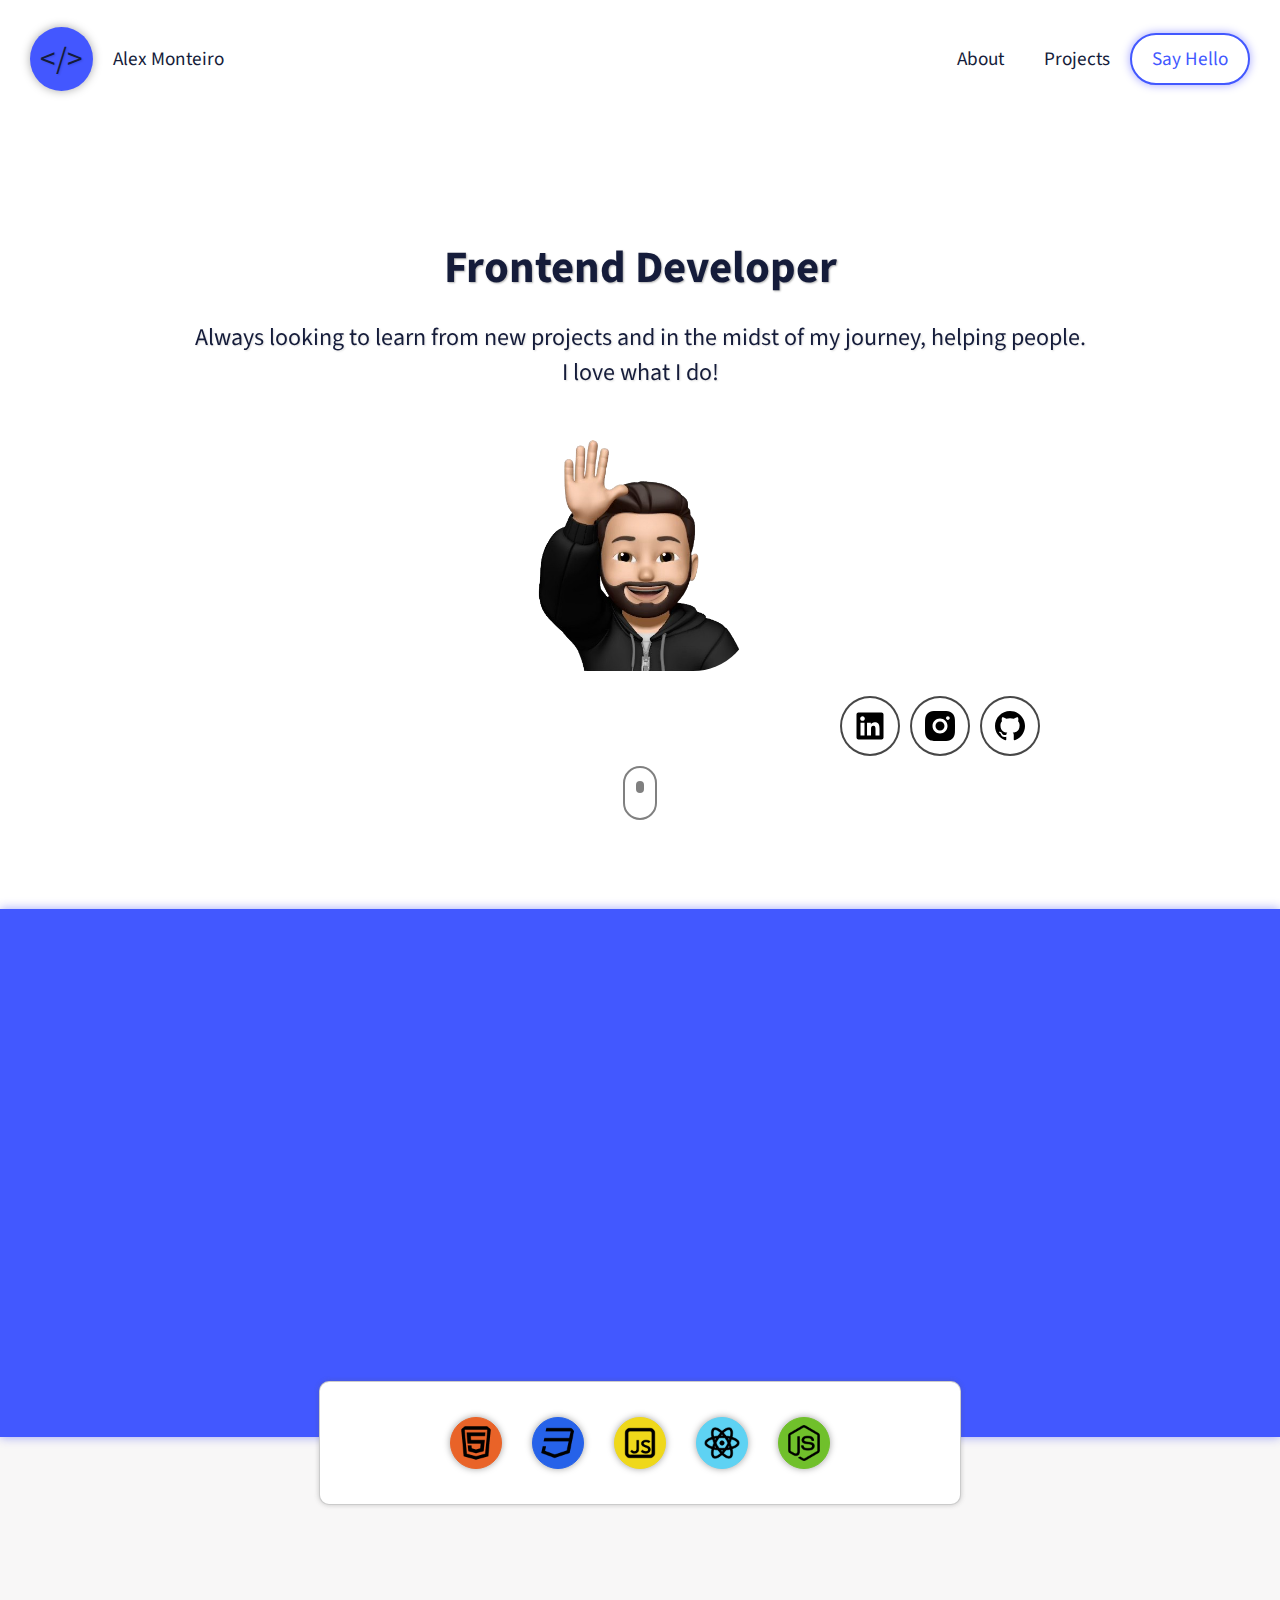
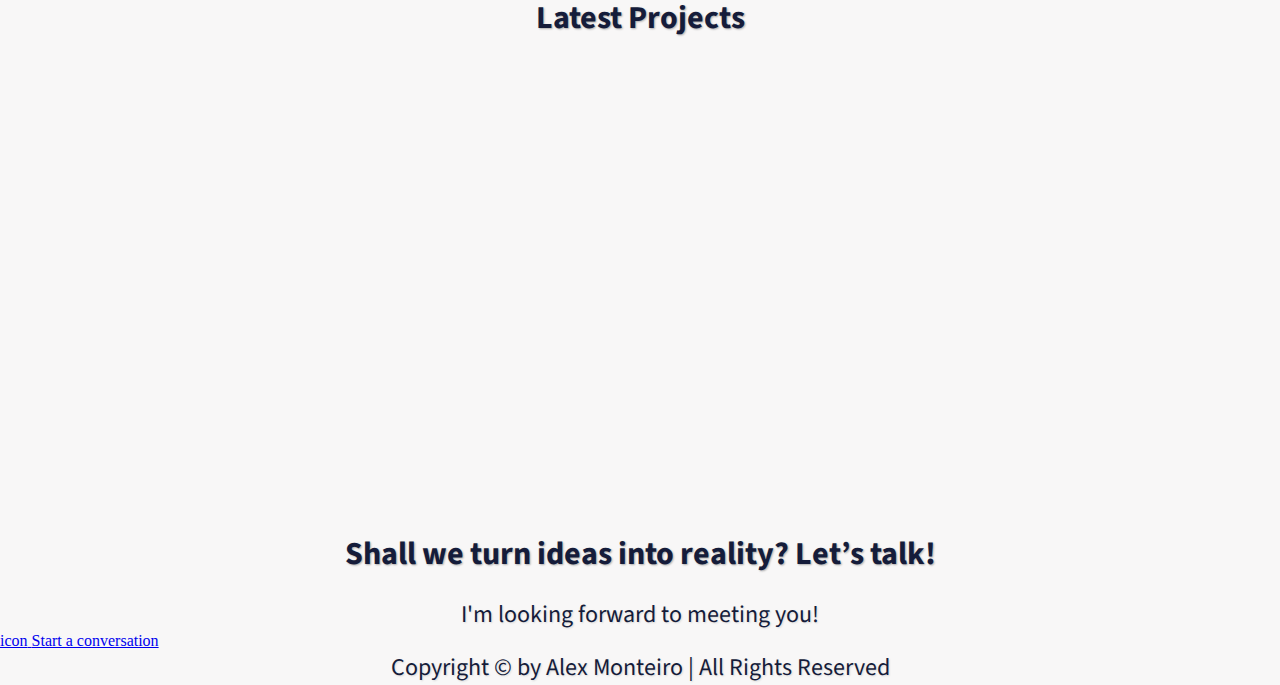
==== commit 412399b1: "mudancas-avatar-e-animacoes" ====
--- a/index.html
+++ b/index.html
@@ -21,14 +21,15 @@
         </nav>
     </header>
     <main>
+        <!-- Home -->
         <div id="div1">
-            <section id="id-base"><!--o que é isso?-->
-                <div>
+            <section id="id-base">
+                <div class="js-scroll">
                     <h1>Frontend Developer</h1>
                     <p>Always looking to learn from new projects and in the midst of my journey, helping people.<br>I love what I do!</p>
                 </div>
                 <div id="redes-sociais-div">
-                    <img id="avatar" src="imagens/E25BB1CC-809B-4CD1-8165-CE4454DF7813.jpeg" style="width: 225px; border-radius: 60px;" alt="avatar">
+                    <img id="avatar" src="imagens/avatar.png" style="width: 225px; border-radius: 60px;" alt="avatar">
                     <div id="redes-sociais">
                         <div id="linkedin2">
                             <a href="http://linkedin.com/in/alex-monteiro-630549315" target="_blank">
@@ -50,8 +51,9 @@
                 </div>
             </section>
         </div>
-        <div id="div2">
-            <section id="section-quemsou"><!--quem é o alex-->
+        <!--about-->
+        <div id="div2" >
+            <section id="section-quemsou" class="js-scroll">
                 <h2 class="hbranco">Hey, I'm Alex!</h2>
                 <p class="pbranco">I'm a 26-year-old frontend developer with 1 year of freelance experience and currently residing in Spain. I developed skills in <strong>UI&UX, HTML5, CSS3, JavScript, React.</strong> I study every day to gain an opportunity in the field, collaborate with the team and, along the way, meet new people and expand my knowledge_</p>
                 <button id="curriculo-button">< Curriculum ><a href="#"></a></button>
@@ -67,8 +69,8 @@
             </section>
         </div>
         <div id="projectsp"><h2>Latest Projects</h2></div>
-        <div id="div4"><!--projetos - carrosel-->
-            <div class="projetos"><p class="conteudoprojetos">Lorem ipsum dolor sit amet consectetur adipisicing elit. Tempore ipsa cumque tempora, laboriosam porro obcaecati perspiciatis!</p>
+        <div id="div4"  class="js-scroll"><!--projetos - carrosel-->
+            <div class="projetos"><img class="imgs-projetos" src="imagens/animais-fantasticos.png" alt=""><p class="conteudoprojetos">Lorem ipsum dolor sit amet consectetur adipisicing elit. Tempore ipsa cumque tempora, laboriosam porro obcaecati perspiciatis!</p>
             <a class="conteudoprojetosl" href="#">Visit Website <img src="imagens/external-link-fill (1).svg" alt=""></a></div>
             <div class="projetos"><p class="conteudoprojetos">Lorem ipsum dolor sit amet consectetur adipisicing elit. Tempore ipsa cumque tempora, laboriosam porro obcaecati perspiciatis!</p>
             <a class="conteudoprojetosl" href="#">Visit Website <img src="imagens/external-link-fill (1).svg" alt=""></a></div>
@@ -78,7 +80,7 @@
         <div>
             <div>
                 <h2>Shall we turn ideas into reality? Let’s talk!</h2>
-                <p>How about saying hi? I'm looking forward to meeting you!</p>
+                <p>I'm looking forward to meeting you!</p>
                 <a href="#">
                     <span>icon</span>
                     <span>Start a conversation</span>
--- a/style.css
+++ b/style.css
@@ -77,7 +77,6 @@
 #navbar{
     background-color: var(--branco);
     height: 13vh;
-    width: 100vw;
 }
 .logo{
     width: 75px;
@@ -269,6 +268,7 @@
     display: flex;
     justify-content: center;
     align-items: center;
+    box-shadow: 0px 0px 10px rgba(1, 21, 239, 0.378);
 }
 #section-quemsou{
     background-color: var(--azul);
@@ -342,6 +342,10 @@
     justify-content: center;
     align-items: center;
 }
+.imgs-projetos{
+    width: 400px;
+    height: 400px;
+}
 
 .projetos {
     width: 400px;
@@ -448,9 +452,21 @@
     width: 100%;
 }
 
-
-
-
-
-
-
+/* animacoes js */
+
+.js-scroll{ 
+    /* não usou display:none pq se não o elemento seria adicinado na tela e ela daria um pulo, já com o trnasform o elemento já está na tela e por isso não pula, porque ele não é adicionado com o block*/
+    opacity: 0;
+    transform: translate3d(-30px,0,0);
+    transition: .5s;
+}
+.js-scroll.ativo{
+    opacity: 1; /* opacidade faz o elemento sumir e aparecer */
+    transform: translate3d(0,0,0);
+}
+
+
+
+
+
+
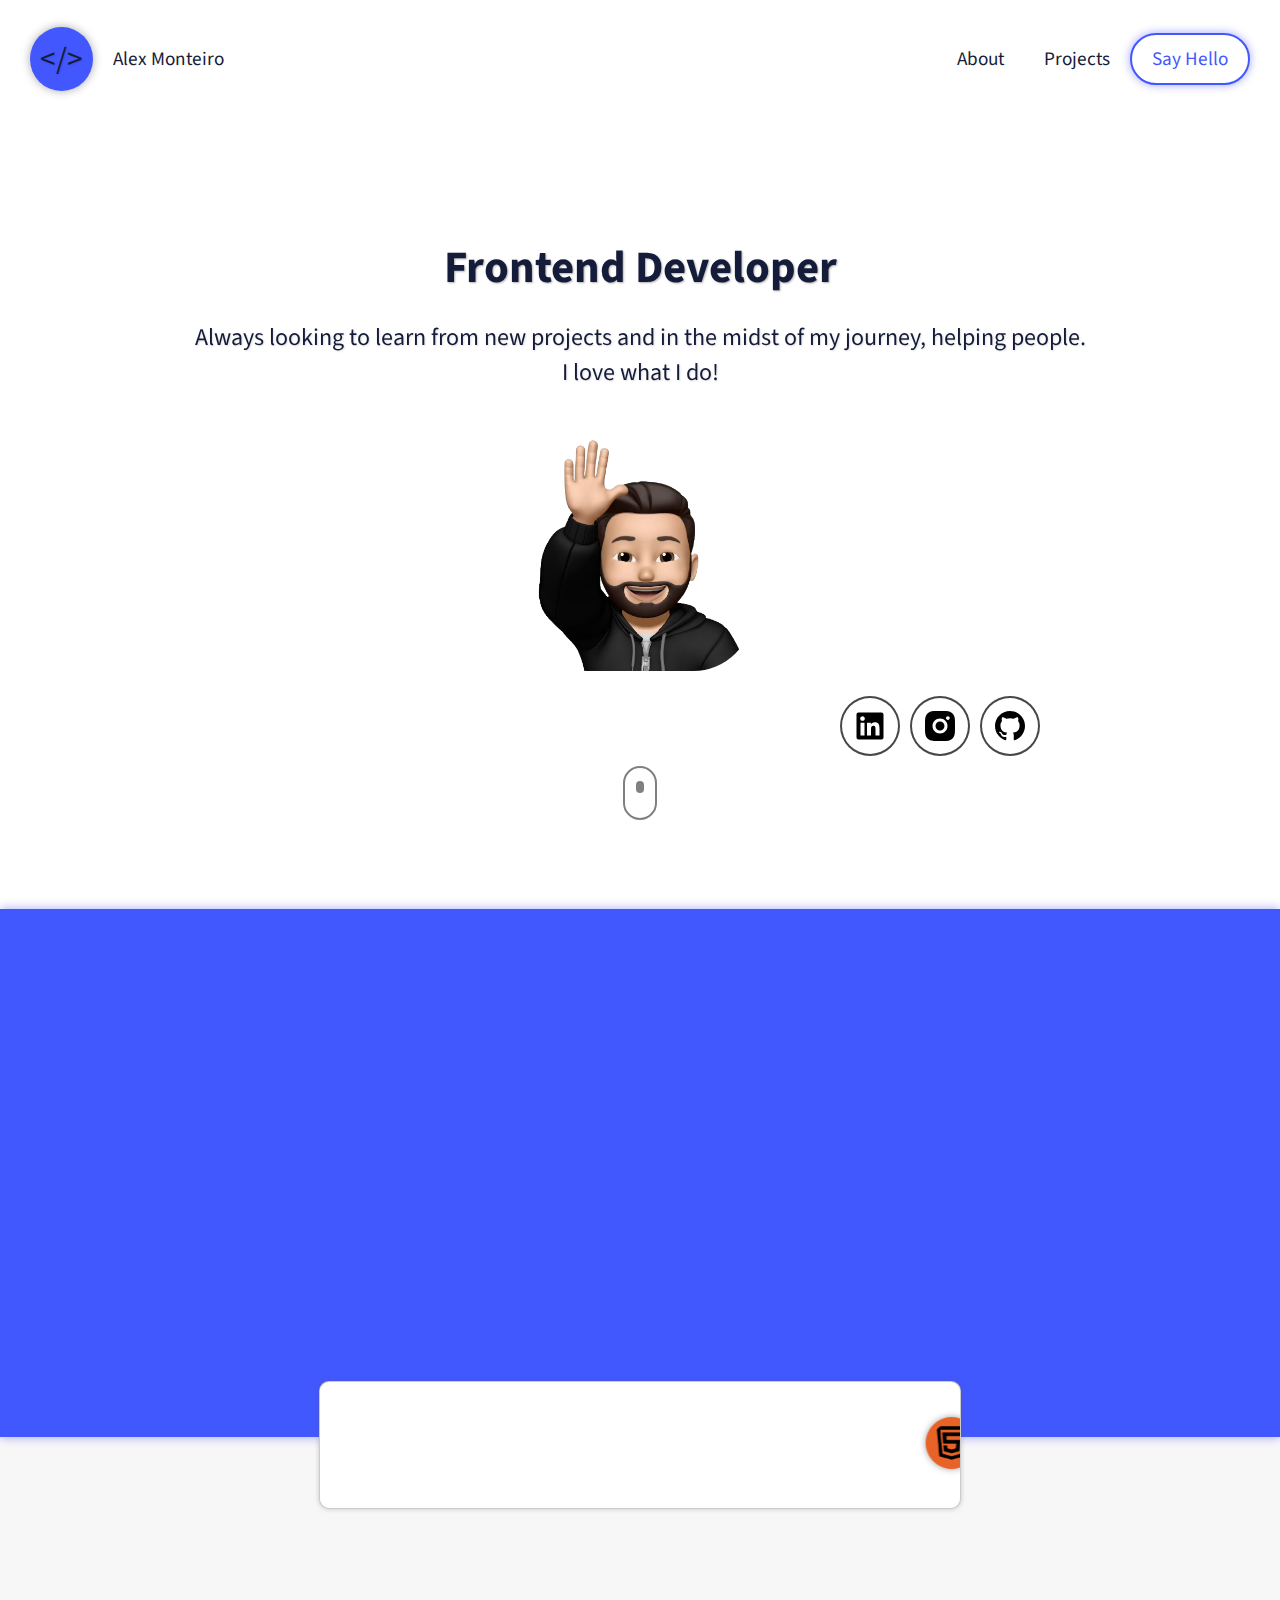
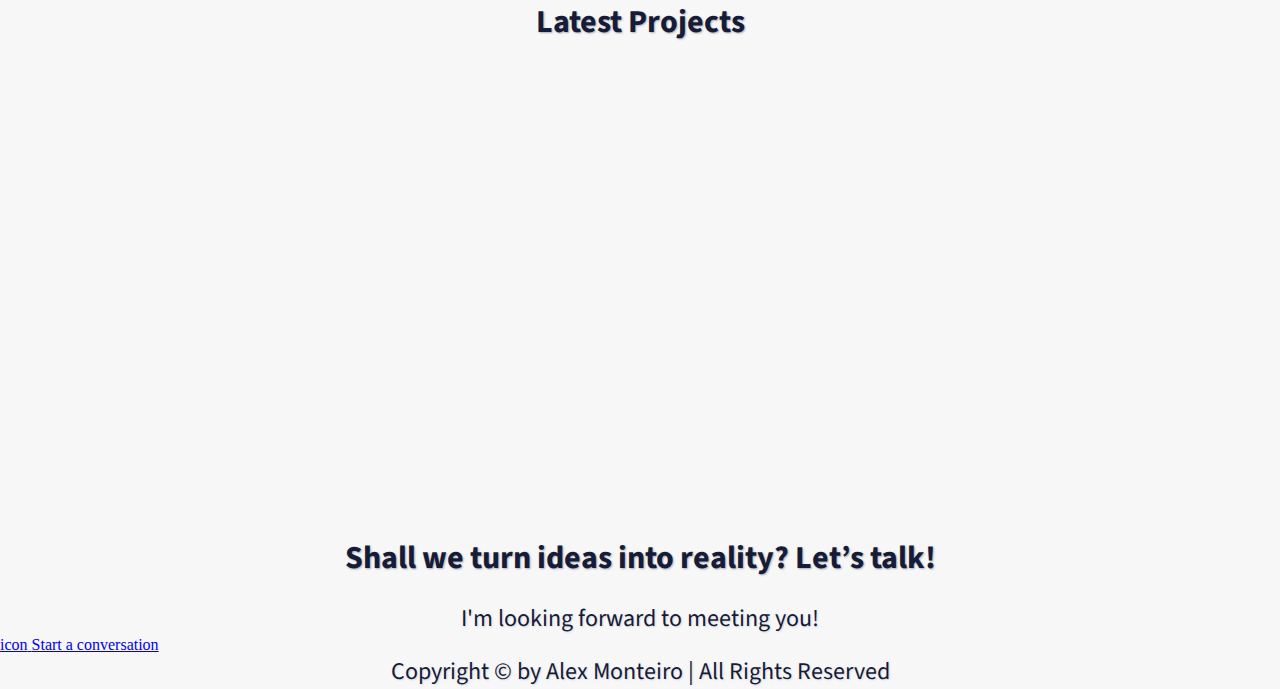
==== commit 219ed8d1: "Update index.html" ====
--- a/index.html
+++ b/index.html
@@ -61,11 +61,13 @@
         </div>
         <div id="div3">
             <section id="section-logos">
-                <img class="logo" src="imagens/html5-line.png" alt="img.logo" style="background-color: #E96328; box-shadow: 0px 0px 7px rgba(0, 0, 0, 0.363); border: 1px solid #E96328;">
-                <img class="logo" src="imagens/css3-line.png" alt="img.logo" style="background-color:#2662E9; box-shadow: 0px 0px 7px rgba(0, 0, 0, 0.363);border: 1px solid #2662E9;">
-                <img class="logo" src="imagens/javascript-line.png" alt="img.logo" style="background-color: #EFD81A; box-shadow: 0px 0px 7px rgba(0, 0, 0, 0.363);border: 1px solid #EFD81A;">
-                <img class="logo" src="imagens/reactjs-line.png" alt="img.logo" style="background-color: #5ED2F3; box-shadow: 0px 0px 7px rgba(0, 0, 0, 0.363);border: 1px solid #5ED2F3;">
-                <img class="logo" src="imagens/nodejs-fill.png" alt="img.logo" style="background-color: #70C02B; box-shadow: 0px 0px 7px rgba(0, 0, 0, 0.363);border: 1px solid #70C02B;">
+                <marquee behavior="" direction="">
+                    <img class="logo" src="imagens/html5-line.png" alt="img.logo" style="background-color: #E96328; box-shadow: 0px 0px 7px rgba(0, 0, 0, 0.363); border: 1px solid #E96328;">
+                    <img class="logo" src="imagens/css3-line.png" alt="img.logo" style="background-color:#2662E9; box-shadow: 0px 0px 7px rgba(0, 0, 0, 0.363);border: 1px solid #2662E9;">
+                    <img class="logo" src="imagens/javascript-line.png" alt="img.logo" style="background-color: #EFD81A; box-shadow: 0px 0px 7px rgba(0, 0, 0, 0.363);border: 1px solid #EFD81A;">
+                    <img class="logo" src="imagens/reactjs-line.png" alt="img.logo" style="background-color: #5ED2F3; box-shadow: 0px 0px 7px rgba(0, 0, 0, 0.363);border: 1px solid #5ED2F3;">
+                    <img class="logo" src="imagens/nodejs-fill.png" alt="img.logo" style="background-color: #70C02B; box-shadow: 0px 0px 7px rgba(0, 0, 0, 0.363);border: 1px solid #70C02B;">
+                </marquee>
             </section>
         </div>
         <div id="projectsp"><h2>Latest Projects</h2></div>
